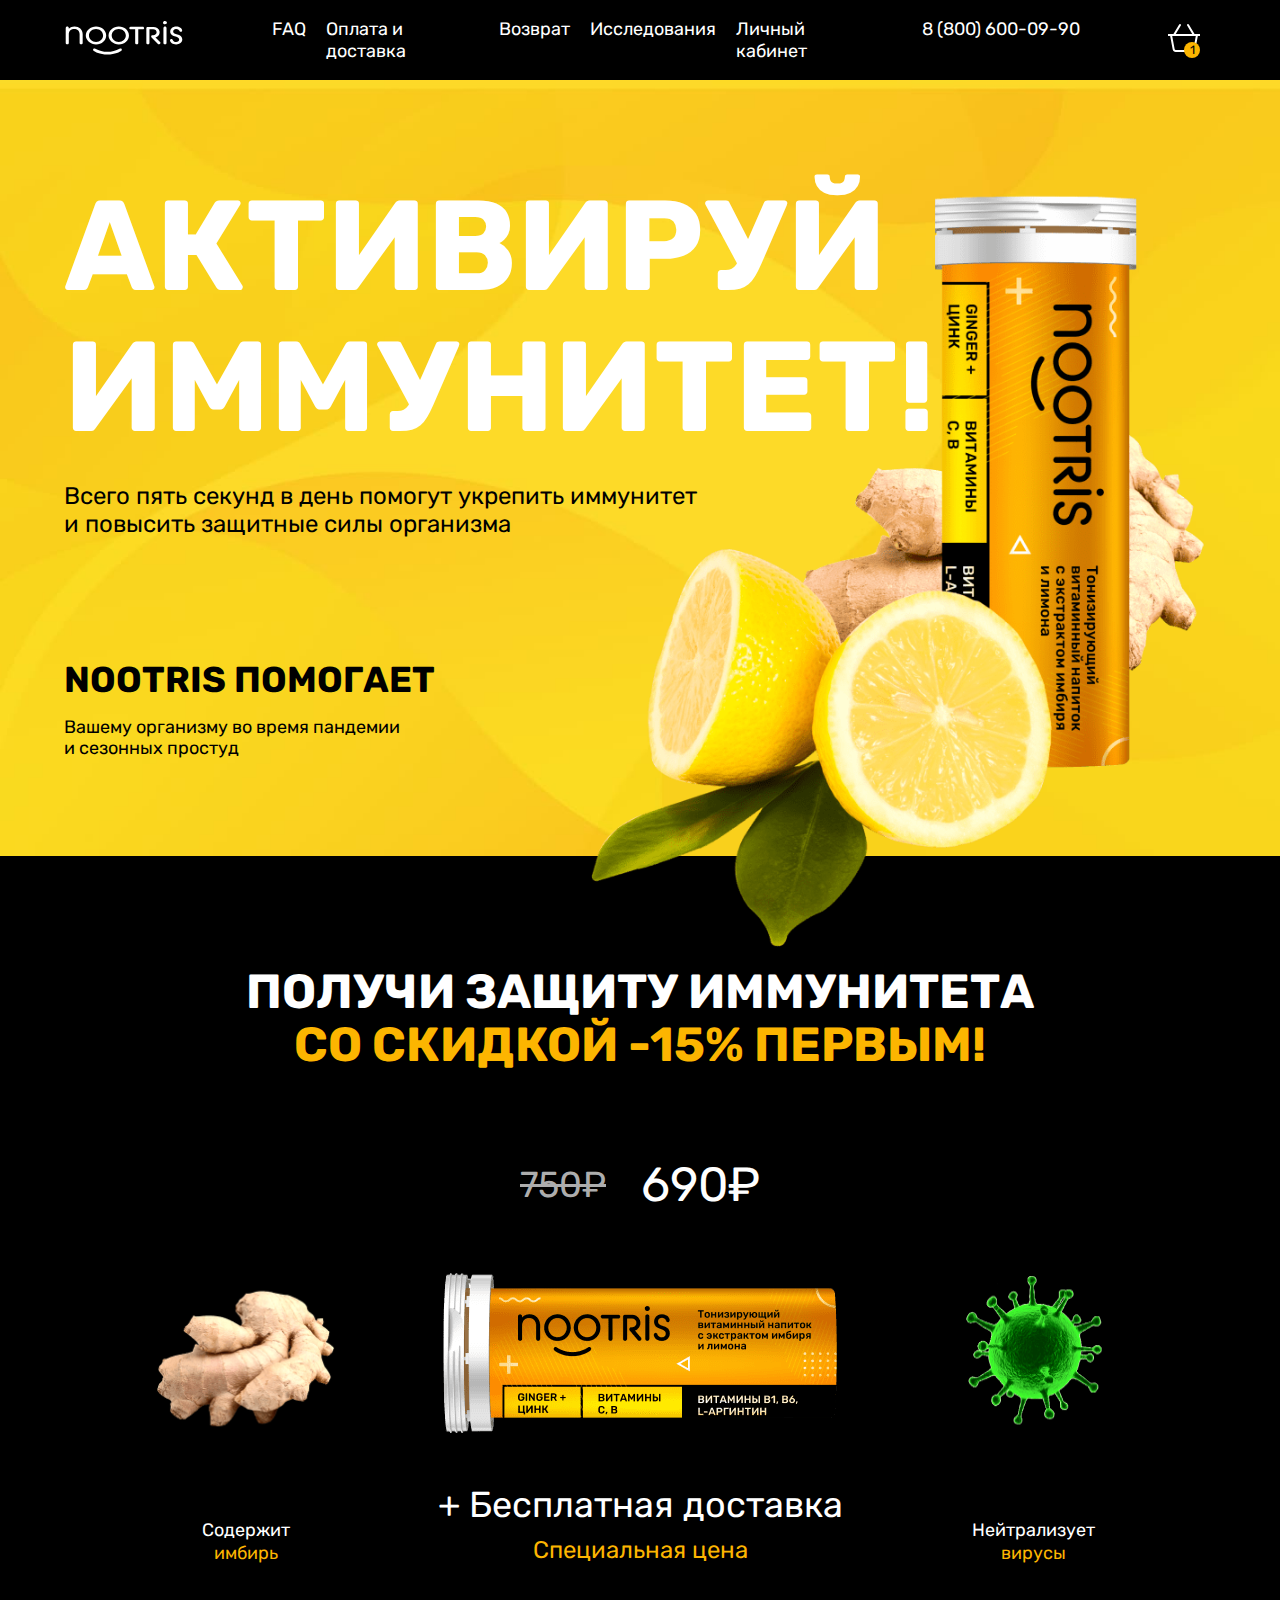
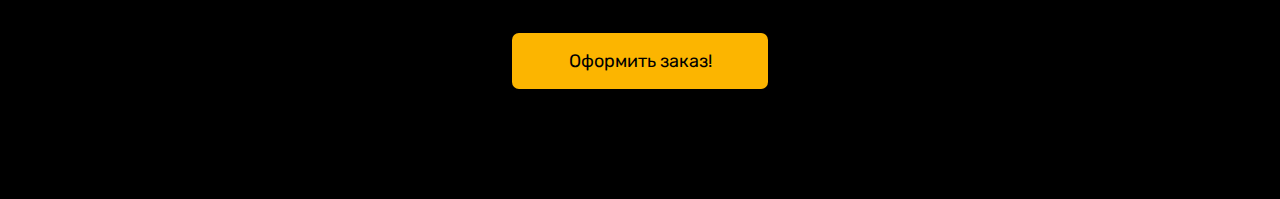
==== index.html @ 07f0861d "remove body max-width, add title vw size and product-img max-width" ====
<!DOCTYPE html>
<html dir="ltr" lang="ru">

<head>
    <meta charset="utf-8">
    <title>NOOTRIS - активируйте иммунитет</title>
    <meta name="description"
        content="NOOTRIS-АКТИВИРУЙ ИММУНИТЕТ! Всего пять секунд в день помогут укрепить иммунитет и повысить защитные силы организма!">
    <meta content="width=device-width, initial-scale=1.0" name="viewport">
    <meta name="keywords" content="NOOTRIS, напиток, тонизирующий, витаминный, иммунитет" />
    <link rel="preconnect" href="https://fonts.googleapis.com">
    <link rel="preconnect" href="https://fonts.gstatic.com" crossorigin>
    <link href="https://fonts.googleapis.com/css2?family=Rubik:wght@400;700&display=swap" rel="stylesheet">
    <link rel="stylesheet" href="src/styles/styles.css">
</head>

<body>
    <header class="page-header">
        <a class="logo" href="#no_scroll">
            <img class="logo-img" src="src/images/icons/logo.svg" alt="Логотип NOOTRIS">
        </a>
        <div class="navigation-container">
            <nav class="navigation">
                <ul class="nav-list">
                    <li><a class="nav-link" href="#FAQ">FAQ</a></li>
                    <li><a class="nav-link" href="#paymentandshipping">Оплата и доставка</a></li>
                    <li><a class="nav-link" href="#return">Возврат</a></li>
                    <li><a class="nav-link" href="#research">Исследования</a></li>
                    <li><a class="nav-link" href="#youraccount">Личный кабинет</a></li>
                </ul>
            </nav>
            <a class="telephone" href="tel: 8 (800) 600-09-90">8 (800) 600-09-90</a>
        </div>
        <!-- burger -->
        <a class="cart" href="#basket">
            <svg width="32" height="32" viewBox="0 0 32 32" fill="none" xmlns="http://www.w3.org/2000/svg">
                <g clip-path="url(#clip0_378_8)">
                    <path
                        d="M32 12H26.5662L20.8575 2.48535C20.5743 2.01272 19.96 1.8584 19.4854 2.14259C19.0118 2.42678 18.8585 3.041 19.1427 3.51464L24.2338 12H7.76622L12.8574 3.51458C13.1416 3.04093 12.9883 2.42671 12.5147 2.14252C12.0391 1.85834 11.4268 2.01265 11.1426 2.48528L5.43389 11.9999H0V13.9999H2.17042L4.71093 27.5517C4.97653 28.9707 6.21676 30 7.66018 30H24.3399C25.7832 30 27.0235 28.9707 27.2881 27.5527L29.8295 13.9999H32.0001C32 13.9999 32 12 32 12ZM25.3222 27.1846C25.2344 27.6572 24.8213 28 24.3398 28H7.66018C7.17873 28 6.76568 27.6573 6.67681 27.1836L4.20463 13.9999H27.7954L25.3222 27.1846Z"
                        fill="white" />
                </g>
                <defs>
                    <clipPath id="clip0_378_8">
                        <rect width="32" height="32" fill="white" />
                    </clipPath>
                </defs>
            </svg>
            <span class="cart-count">
                1
            </span>
        </a>
        <!-- mobile menu -->
    </header>
    <main>
        <section class="main-section">
            <div class="container">
                <h1 class="title">АКТИВИРУЙ ИММУНИТЕТ!</h1>
                <p class="title-text">Всего пять секунд в день помогут укрепить иммунитет <br>
                    и повысить защитные силы организма</p>
                <h2 class="subtitle">NOOTRIS ПОМОГАЕТ</h2>
                <p class="subtitle-text">Вашему организму во время пандемии <br>
                    и сезонных простуд</p>
            </div>
            <img src="src/images/product.png" class="product-img" alt="Фото продукта">
        </section>
        <section class="promo-section">
            <h2 class="promo-title">Получи защиту иммунитета<span>со скидкой -15% первым!</span></h2>
            <div class="sale-price">
                <span>750&#8381;</span>
                <span>690&#8381;</span>
            </div>
            <div class="benefits">
                <div class="benefit-item">
                    <img src="src/images/ginger.png" class="benefit-img" alt="фото имбиря">
                    <div class="benefit-text">
                        <span>Содержит</span>
                        <span>имбирь</span>
                    </div>
                </div>
                <div class="benefit-item selected">
                    <img src="src/images/nootris.png" class="benefit-img" alt="фото NOOTRIS">
                    <div class="benefit-text">
                        <span>+ Бесплатная доставка</span>
                        <span>Специальная цена</span>
                    </div>
                </div>
                <div class="benefit-item">
                    <img src="src/images/vorus.png" class="benefit-img" alt="фото воруса">
                    <div class="benefit-text">
                        <span>Нейтрализует</span>
                        <span>вирусы</span>
                    </div>
                </div>
            </div>
            <button class="checkout-btn">
                Оформить заказ!
            </button>
        </section>
    </main>
</body>

</html>
---- src/styles/styles.css ----
:root {
    --orange: #FCB500;
}


* {
    padding: 0;
    margin: 0;
    box-sizing: border-box;
}

body {
    font-family: 'Rubik', sans-serif;
    color: #FFFFFF;
    font-weight: 400;
    width: 100%;
}

ul {
    list-style: none;
}

a {
    text-decoration: none;
    display: inline-block;
}

input,
textarea,
button {
    -webkit-appearance: none;
    -webkit-border-radius: 0;
}

button {
    background: transparent;
    border: none;
    position: relative;
    font-family: 'Rubik', sans-serif;
}

/* page header */

.page-header {
    background-color: black;
    display: flex;
    justify-content: space-between;
    align-items: center;
    padding: 0 80px 0 64px;
    height: 80px;
    position: relative;
    z-index: 2;
}

.navigation-container {
    width: 100%;
    display: flex;
    justify-content: center;
}

.navigation {
    width: 63%;
    display: flex;
}

.nav-list {
    width: 100%;
    display: flex;
    justify-content: space-between;
}

.logo-img {
    width: 120px;
    height: 34px;
}

.nav-link,
.telephone {
    font-size: 18px;
    transition: color 0.3s;
    padding: 0 10px;
    color: #FFFFFF;
}

.nav-link:hover,
.telephone:hover {
    color: var(--orange);
}

.telephone {
    margin-left: 3%;
}

.cart {
    position: relative;
}

.cart svg path {
    transition: fill 0.3s;
}

.cart:hover svg path {
    fill: var(--orange);
}

.cart-count {
    height: 16px;
    width: 16px;
    border-radius: 100%;
    color: black;
    background-color: var(--orange);
    position: absolute;
    bottom: 0;
    right: 0;
    text-align: center;
    font-size: 12px;
    line-height: 16px;
}

/* main section */

.main-section {
    background: url(../images/bg.jpg) no-repeat;
    background-size: cover;
    padding: 96px 64px;
    position: relative;
}

.container {
    position: relative;
    z-index: 2;
}

.title {
    font-weight: 700;
    font-size: 10vw;
    line-height: 1.1;
    margin-bottom: 24px;
}

.title-text {
    font-size: 24px;
    line-height: 28px;
    color: black;
    margin-bottom: 120px;
}

.subtitle {
    font-weight: 700;
    font-size: 36px;
    color: black;
    margin-bottom: 16px;
}

.subtitle-text {
    font-size: 18px;
    line-height: 1.2;
    color:black;
}

.product-img {
    position: absolute;
    width: 57.3%;
    max-width: 950px;
    bottom: -12.5%;
    right: 0;
}

/* promo section */

.promo-section {
    padding: 110px 64px;
    background-color: black;
    display: flex;
    flex-direction: column;
    align-items: center;
}

.promo-title {
    font-weight: 700;
    font-size: 48px;
    line-height: 1.1;
    text-transform: uppercase;
    text-align: center;
    margin-bottom: 85px;
}

.promo-title span {
    display: block;
    color: var(--orange);
}

.sale-price {
    display: flex;
    align-items: center;
    margin-bottom: 60px;
}

.sale-price span {
    font-size: 48px;
    display: inline-block;
}

.sale-price span:first-child {
    font-size: 36px;
    margin-right: 35px;
    color: #ADADAD;
    text-decoration: line-through;
}

.benefits {
    display: flex;
    width: 85%;
    align-items: center;
    margin-bottom: 65px;
    justify-content: space-between;
}

.benefit-item {
    display: flex;
    flex-direction: column;
    align-items: center;
}

.benefit-img {
    width: 192px;
    height: 165px;
    margin-bottom: 78px;
    transition: transform 0.3s;
}

.benefit-img:hover {
    transform: scale(1.1);
}

.benefit-item.selected .benefit-img {
    width: 480px;
    height: 160px;
    margin-bottom: 45px;
} 

.benefit-text {
    font-size: 18px;
    line-height: 1.3;
    text-align: center;
}

.benefit-text span:last-child {
    display: block;
    color: var(--orange);
}

.benefit-item.selected .benefit-text {
    font-size: 36px;
    line-height: 1.5;

}

.benefit-item.selected .benefit-text span:last-child {
    font-size: 24px;
}

.checkout-btn {
    width: 256px;
    height: 56px;
    background-color: var(--orange);
    text-align: center;
    border-radius: 7px;
    font-size: 18px;
    cursor: pointer;
    transition-property: background-color, transform;
    transition-duration: 0.3s;
}

.checkout-btn:hover {
    background-color: #c28c01;
    transform: scale(1.05);
}
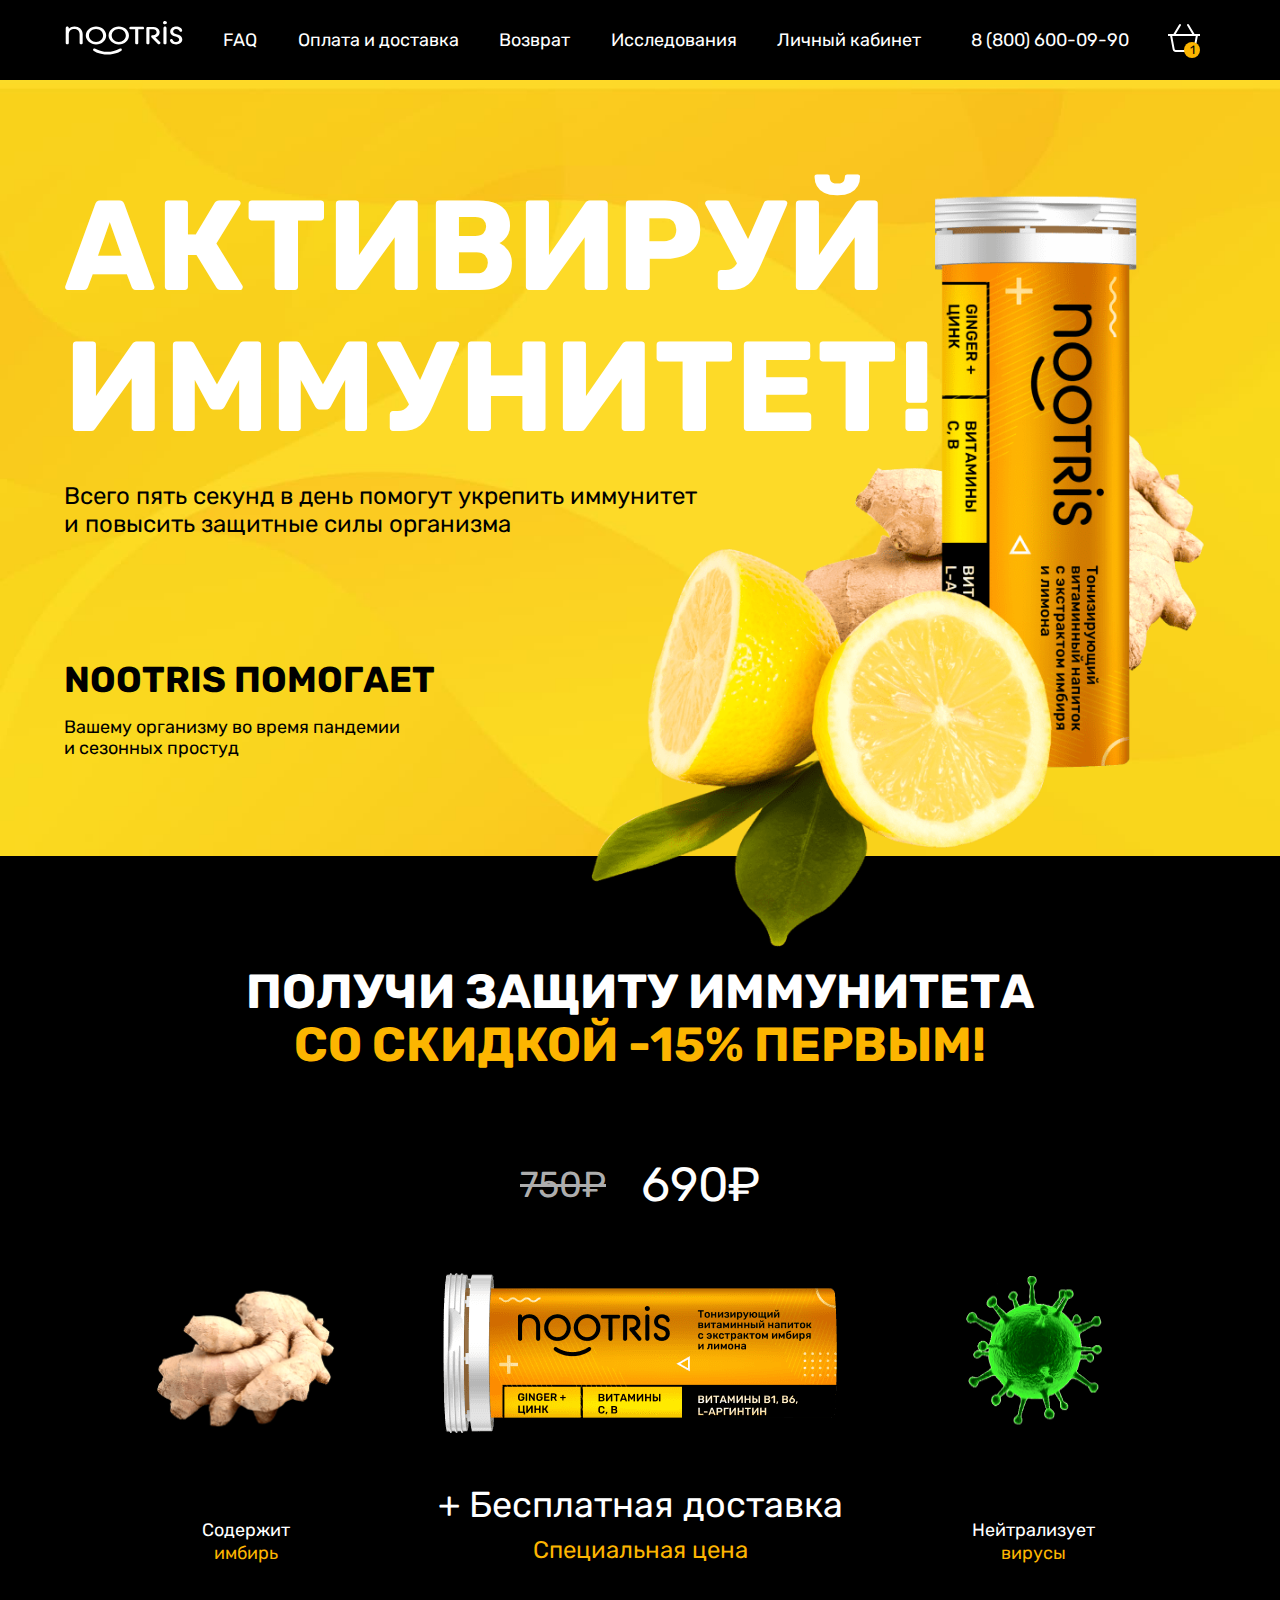
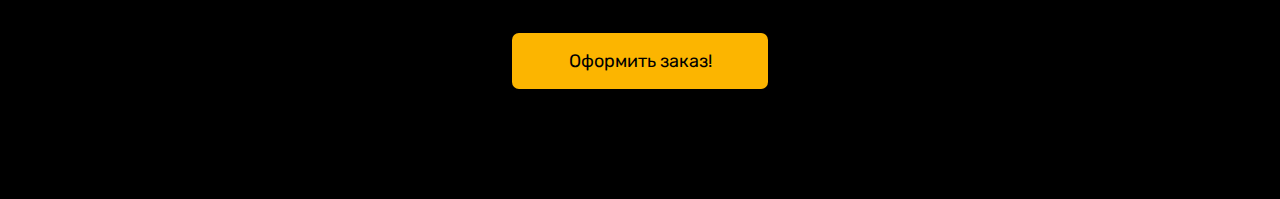
==== commit 77daecc2: "add adaptive" ====
--- a/index.html
+++ b/index.html
@@ -19,6 +19,11 @@
         <a class="logo" href="#no_scroll">
             <img class="logo-img" src="src/images/icons/logo.svg" alt="Логотип NOOTRIS">
         </a>
+        <button class="burger-menu">
+            <div class="menu-btn">
+                <span></span>
+            </div>
+        </button>
         <div class="navigation-container">
             <nav class="navigation">
                 <ul class="nav-list">
@@ -30,8 +35,41 @@
                 </ul>
             </nav>
             <a class="telephone" href="tel: 8 (800) 600-09-90">8 (800) 600-09-90</a>
+            <a class="telephone-mobile" href="tel: 8 (800) 600-09-90">
+                <svg version="1.1" id="Capa_1"
+                    xmlns="http://www.w3.org/2000/svg" xmlns:xlink="http://www.w3.org/1999/xlink" x="0px" y="0px"
+                    width="32" height="32" 
+                    viewBox="0 0 473.806 473.806" style="enable-background:new 0 0 473.806 473.806;"
+                    xml:space="preserve">
+                    <g>
+                        <g>
+                            <path d="M374.456,293.506c-9.7-10.1-21.4-15.5-33.8-15.5c-12.3,0-24.1,5.3-34.2,15.4l-31.6,31.5c-2.6-1.4-5.2-2.7-7.7-4
+                       c-3.6-1.8-7-3.5-9.9-5.3c-29.6-18.8-56.5-43.3-82.3-75c-12.5-15.8-20.9-29.1-27-42.6c8.2-7.5,15.8-15.3,23.2-22.8
+                       c2.8-2.8,5.6-5.7,8.4-8.5c21-21,21-48.2,0-69.2l-27.3-27.3c-3.1-3.1-6.3-6.3-9.3-9.5c-6-6.2-12.3-12.6-18.8-18.6
+                       c-9.7-9.6-21.3-14.7-33.5-14.7s-24,5.1-34,14.7c-0.1,0.1-0.1,0.1-0.2,0.2l-34,34.3c-12.8,12.8-20.1,28.4-21.7,46.5
+                       c-2.4,29.2,6.2,56.4,12.8,74.2c16.2,43.7,40.4,84.2,76.5,127.6c43.8,52.3,96.5,93.6,156.7,122.7c23,10.9,53.7,23.8,88,26
+                       c2.1,0.1,4.3,0.2,6.3,0.2c23.1,0,42.5-8.3,57.7-24.8c0.1-0.2,0.3-0.3,0.4-0.5c5.2-6.3,11.2-12,17.5-18.1c4.3-4.1,8.7-8.4,13-12.9
+                       c9.9-10.3,15.1-22.3,15.1-34.6c0-12.4-5.3-24.3-15.4-34.3L374.456,293.506z M410.256,398.806
+                       C410.156,398.806,410.156,398.906,410.256,398.806c-3.9,4.2-7.9,8-12.2,12.2c-6.5,6.2-13.1,12.7-19.3,20
+                       c-10.1,10.8-22,15.9-37.6,15.9c-1.5,0-3.1,0-4.6-0.1c-29.7-1.9-57.3-13.5-78-23.4c-56.6-27.4-106.3-66.3-147.6-115.6
+                       c-34.1-41.1-56.9-79.1-72-119.9c-9.3-24.9-12.7-44.3-11.2-62.6c1-11.7,5.5-21.4,13.8-29.7l34.1-34.1c4.9-4.6,10.1-7.1,15.2-7.1
+                       c6.3,0,11.4,3.8,14.6,7c0.1,0.1,0.2,0.2,0.3,0.3c6.1,5.7,11.9,11.6,18,17.9c3.1,3.2,6.3,6.4,9.5,9.7l27.3,27.3
+                       c10.6,10.6,10.6,20.4,0,31c-2.9,2.9-5.7,5.8-8.6,8.6c-8.4,8.6-16.4,16.6-25.1,24.4c-0.2,0.2-0.4,0.3-0.5,0.5
+                       c-8.6,8.6-7,17-5.2,22.7c0.1,0.3,0.2,0.6,0.3,0.9c7.1,17.2,17.1,33.4,32.3,52.7l0.1,0.1c27.6,34,56.7,60.5,88.8,80.8
+                       c4.1,2.6,8.3,4.7,12.3,6.7c3.6,1.8,7,3.5,9.9,5.3c0.4,0.2,0.8,0.5,1.2,0.7c3.4,1.7,6.6,2.5,9.9,2.5c8.3,0,13.5-5.2,15.2-6.9
+                       l34.2-34.2c3.4-3.4,8.8-7.5,15.1-7.5c6.2,0,11.3,3.9,14.4,7.3c0.1,0.1,0.1,0.1,0.2,0.2l55.1,55.1
+                       C420.456,377.706,420.456,388.206,410.256,398.806z" />
+                            <path d="M256.056,112.706c26.2,4.4,50,16.8,69,35.8s31.3,42.8,35.8,69c1.1,6.6,6.8,11.2,13.3,11.2c0.8,0,1.5-0.1,2.3-0.2
+                       c7.4-1.2,12.3-8.2,11.1-15.6c-5.4-31.7-20.4-60.6-43.3-83.5s-51.8-37.9-83.5-43.3c-7.4-1.2-14.3,3.7-15.6,11
+                       S248.656,111.506,256.056,112.706z" />
+                            <path d="M473.256,209.006c-8.9-52.2-33.5-99.7-71.3-137.5s-85.3-62.4-137.5-71.3c-7.3-1.3-14.2,3.7-15.5,11
+                       c-1.2,7.4,3.7,14.3,11.1,15.6c46.6,7.9,89.1,30,122.9,63.7c33.8,33.8,55.8,76.3,63.7,122.9c1.1,6.6,6.8,11.2,13.3,11.2
+                       c0.8,0,1.5-0.1,2.3-0.2C469.556,223.306,474.556,216.306,473.256,209.006z" />
+                        </g>
+                    </g>
+                </svg>
+            </a>
         </div>
-        <!-- burger -->
         <a class="cart" href="#basket">
             <svg width="32" height="32" viewBox="0 0 32 32" fill="none" xmlns="http://www.w3.org/2000/svg">
                 <g clip-path="url(#clip0_378_8)">
@@ -97,6 +135,7 @@
             </button>
         </section>
     </main>
+    <script src="src/js/script.js"></script>
 </body>
 
 </html>--- a/src/styles/styles.css
+++ b/src/styles/styles.css
@@ -1,5 +1,10 @@
 :root {
     --orange: #FCB500;
+}
+
+@keyframes menuMove {
+    from {top: -310px; opacity: 0.5;}
+    to {top: 0; opacity: 1;}
 }
 
 
@@ -52,12 +57,71 @@
     z-index: 2;
 }
 
+.burger-menu {
+    display: none;
+    width: 26px;
+    height: 26px;
+}
+
+#menu-toggle {
+    opacity: 0;
+}
+
+.burger-menu.opened span {
+    transform: rotate(45deg);
+}
+
+.burger-menu.opened span::before {
+    top: 0;
+    transform: rotate(0);
+}
+
+.burger-menu.opened span::after {
+    top: 0;
+    transform: rotate(90deg);
+}
+
+.menu-btn {
+    display: flex;
+    align-items: center;
+    width: 26px;
+    height: 26px;
+    cursor: pointer;
+    z-index: 1;
+}
+
+.menu-btn>span,
+.menu-btn>span::before,
+.menu-btn>span::after {
+    display: block;
+    position: absolute;
+    width: 100%;
+    height: 2px;
+    background-color: white;
+    transition-duration: .25s;
+}
+
+.menu-btn>span::before {
+    content: '';
+    top: -8px;
+}
+
+.menu-btn>span::after {
+    content: '';
+    top: 8px;
+}
+
 .navigation-container {
     width: 100%;
     display: flex;
     justify-content: center;
 }
 
+.navigation-container.visible {
+    display: flex;
+    animation: menuMove 0.4s forwards ease;
+}
+
 .navigation {
     width: 63%;
     display: flex;
@@ -67,6 +131,11 @@
     width: 100%;
     display: flex;
     justify-content: space-between;
+}
+
+.nav-list li {
+    align-items: center;
+    display: flex;
 }
 
 .logo-img {
@@ -89,6 +158,14 @@
 
 .telephone {
     margin-left: 3%;
+}
+
+.telephone-mobile {
+    display: none;
+}
+
+.telephone-mobile svg path {
+    fill: white;
 }
 
 .cart {
@@ -119,6 +196,10 @@
 
 /* main section */
 
+main {
+    overflow: hidden;
+}
+
 .main-section {
     background: url(../images/bg.jpg) no-repeat;
     background-size: cover;
@@ -155,7 +236,7 @@
 .subtitle-text {
     font-size: 18px;
     line-height: 1.2;
-    color:black;
+    color: black;
 }
 
 .product-img {
@@ -237,7 +318,7 @@
     width: 480px;
     height: 160px;
     margin-bottom: 45px;
-} 
+}
 
 .benefit-text {
     font-size: 18px;
@@ -275,4 +356,223 @@
 .checkout-btn:hover {
     background-color: #c28c01;
     transform: scale(1.05);
+}
+
+@media (max-width: 1310px) {
+    .navigation {
+        width: 73%;
+    }
+}
+
+@media (max-width: 1170px) {
+    .navigation {
+        width: 85%;
+    }
+
+    .telephone-mobile {
+        display: inline-block;
+        position: relative;
+        left: 30px;
+    }
+
+    .telephone {
+        display: none;
+    }
+
+    .page-header {
+        padding: 0 30px;
+    }
+
+    .main-section {
+        padding: 60px 30px;
+    }
+
+    .promo-section {
+        padding: 90px 30px;
+    }
+}
+
+@media (max-width: 1024px) {
+    .page-header {
+        height: 70px;
+    }
+
+    .nav-link {
+        font-size: 15px;
+        padding: 0 5px;
+    }
+
+    .logo-img {
+        width: 90px;
+        height: auto;
+    }
+
+    .navigation {
+        width: 85%;
+    }
+
+    .telephone-mobile {
+        left: 20px;
+    }
+
+    .telephone-mobile svg,
+    .cart svg {
+        width: 26px;
+        height: 26px;
+    }
+
+    .cart-count {
+        height: 14px;
+        width: 14px;
+        font-size: 10px;
+        line-height: 14px;
+    }
+
+    .title {
+        font-size: 9vw;
+    }
+
+    .title-text {
+        font-size: 22px;
+        line-height: 1.2;
+        margin-bottom: 90px;
+        width: 450px;
+    }
+
+    .subtitle {
+        margin-bottom: 10px;
+        font-size: 28px;
+    }
+
+    .subtitle-text {
+        font-size: 16px;
+    }
+
+    .product-img {
+        right: -2%;
+    }
+
+    .promo-section {
+        padding: 90px 30px 60px;
+    }
+
+    .promo-title {
+        font-size: 38px;
+        margin-bottom: 50px;
+    }
+
+    .sale-price span {
+        font-size: 38px;
+    }
+
+    .sale-price span:first-child {
+        font-size: 32px;
+        margin-right: 28px;
+    }
+
+    .benefits {
+        width: 100%;
+    }
+
+    .benefit-item {
+        width: 23%;
+    }
+
+    .benefit-item.selected {
+        width: 50%;
+    }
+
+    .benefit-item.selected .benefit-img {
+        width: 100%;
+        height: auto;
+    }
+
+    .benefit-img {
+        margin-bottom: 30px;
+        width: 90%;
+        height: auto;
+    }
+
+    .benefit-text {
+        font-size: 16px;
+    }
+
+    .benefit-item.selected .benefit-text {
+        font-size: 28px;
+        line-height: 1.2;
+    }
+
+    .checkout-btn {
+        width: 225px;
+        height: 50px;
+    }
+
+}
+
+@media (max-width: 768px) {
+    .navigation-container {
+        position: absolute;
+        z-index: 4;
+        width: 100%;
+        background-color: black;
+        flex-direction: column;
+        top: 0;
+        left: 0;
+        padding: 15px 30px;
+        display: none;
+    }
+
+    .navigation {
+        width: 90%;
+    }
+
+    .page-header {
+        z-index: 5;
+    }
+
+    .nav-list {
+        flex-direction: column;
+    }
+
+    .nav-list li {
+        display: block;
+    }
+
+    .nav-link,
+    .telephone {
+        display: block;
+        padding: 15px 0;
+    }
+
+    .telephone-mobile {
+        display: none;
+    }
+
+    .telephone {
+        margin: 0;
+        font-size: 15px;
+    }
+
+    .cart,
+    .burger-menu {
+        z-index: 5;
+    }
+
+    .cart {
+        right: 45px;
+    }
+
+    .burger-menu {
+        position: absolute;
+        display: inline-block;
+        right: 30px;
+        top: 19px;
+    }
+
+    .menu-btn {
+        position: absolute;
+        top: 0;
+        left: 0;
+    }
+
 }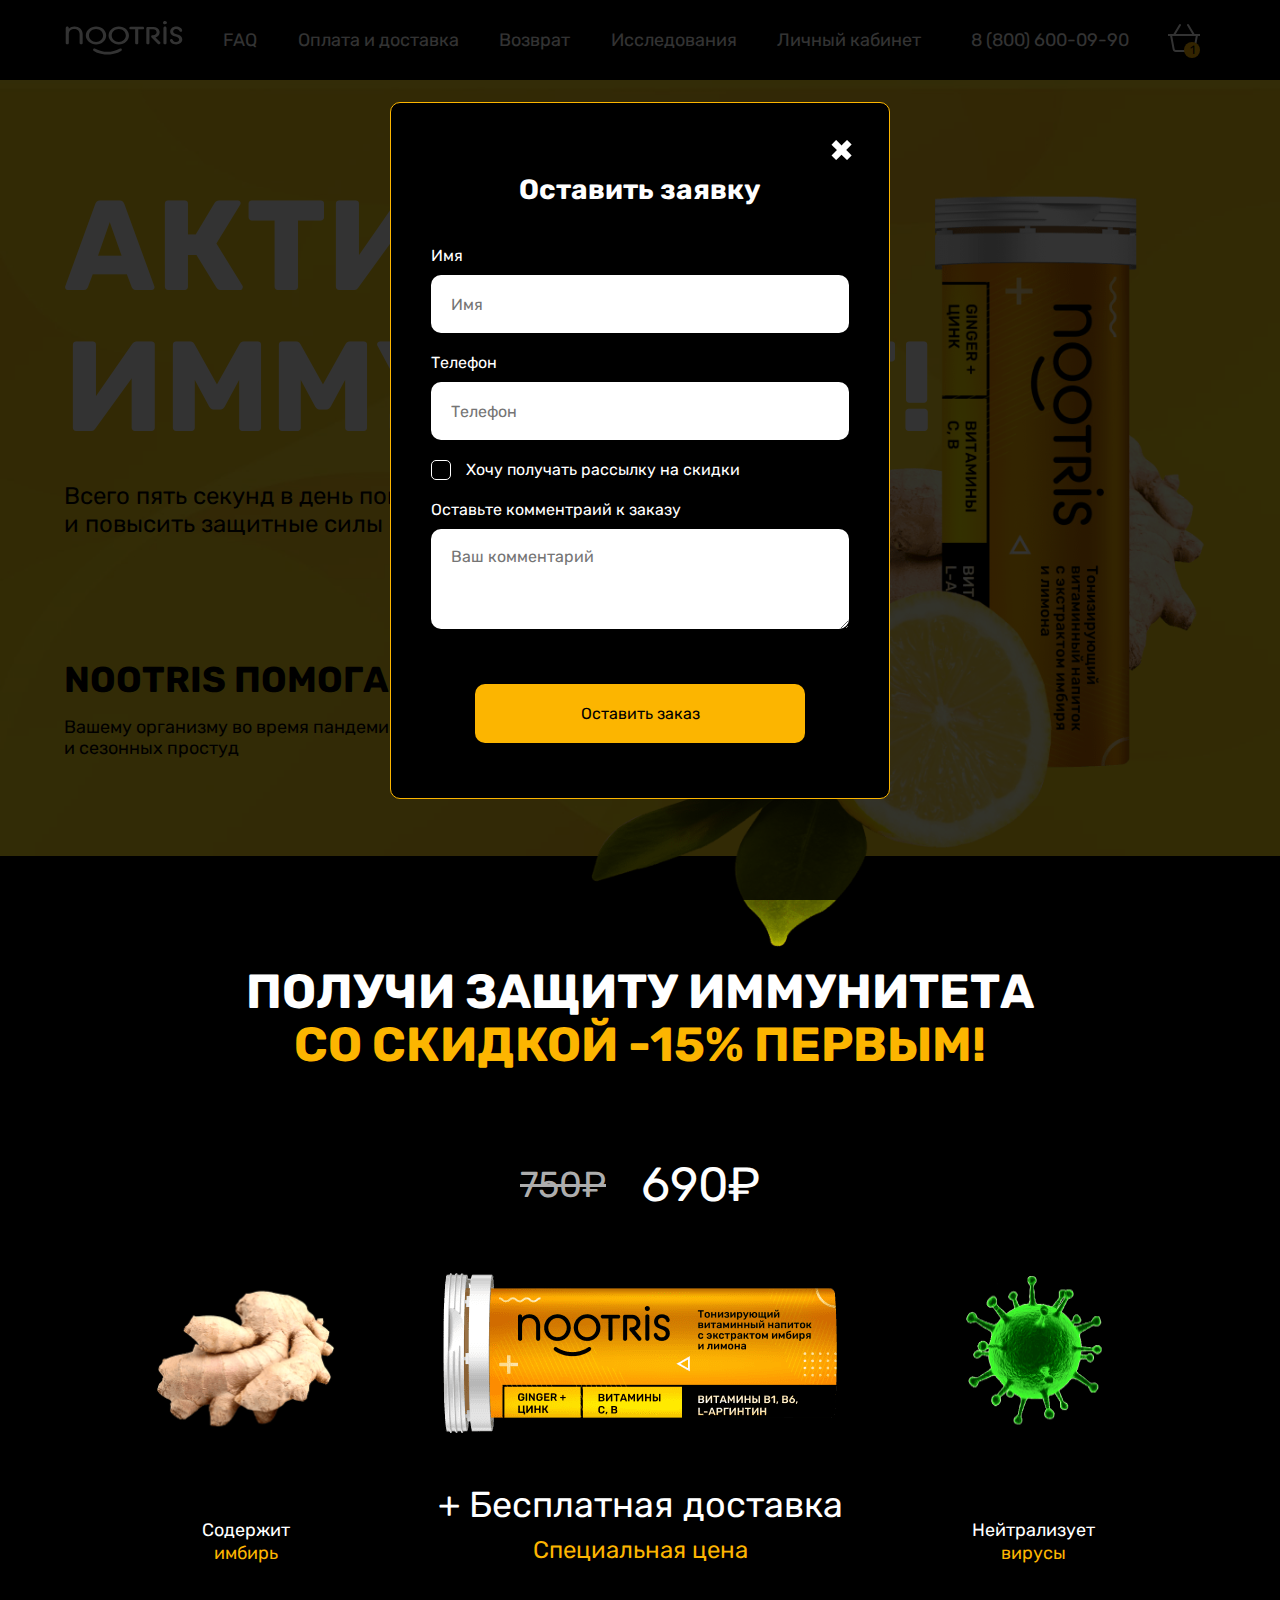
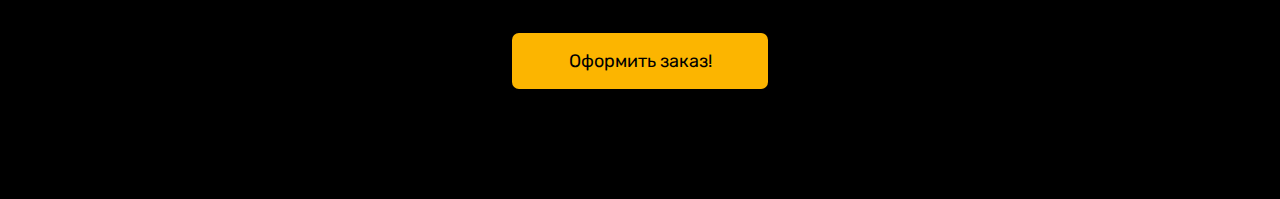
==== commit f8ff6dec: "add getting value from form" ====
--- a/index.html
+++ b/index.html
@@ -15,8 +15,41 @@
 </head>
 
 <body>
+
+    <!-- MODAL_TEST -->
+
+    <div class="modal active">
+        <div class="modal-body">
+            <h4 class="modal-title">Оставить заявку</h4>
+            <form action="#" method="post" name="order-form" class="order-form" autocomplete="on">
+                <div class="form-input-container">
+                    <label for="name" class="input-label">Имя</label>
+                    <input type="text" placeholder="Имя" name="name" id="name" class="form-input">
+                </div>
+                <div class="form-input-container">
+                    <label for="tel" class="input-label">Телефон</label>
+                    <input type="number" placeholder="Телефон" name="tel" id="tel" class="form-input">
+                </div>
+                <div class="form-input-container form-input-container_checkbox">
+                    <input type="checkbox" name="sales" id="sales" class="form-input ">
+                    <label for="sales" class="input-label">Хочу получать рассылку на скидки</label>
+                </div>
+                <div class="form-input-container form-input-container_textarea">
+                    <label for="comment" class="input-label">Оставьте комментраий к заказу</label>
+                    <textarea name="comment" id="comment" class="form-input" placeholder="Ваш комментарий"></textarea>
+                </div>
+                <input type="submit" class="place-order-button" value="Оставить заказ">
+            </form>
+            <button class="modal-close-button">
+                &#10006;
+            </button>
+        </div>
+    </div>
+
+    <!-- END OF MODAL_TEST -->
+
     <header class="page-header">
-        <a class="logo" href="#no_scroll">
+        <a class="logo" href="/">
             <img class="logo-img" src="src/images/icons/logo.svg" alt="Логотип NOOTRIS">
         </a>
         <button class="burger-menu">
@@ -27,18 +60,17 @@
         <div class="navigation-container">
             <nav class="navigation">
                 <ul class="nav-list">
-                    <li><a class="nav-link" href="#FAQ">FAQ</a></li>
-                    <li><a class="nav-link" href="#paymentandshipping">Оплата и доставка</a></li>
-                    <li><a class="nav-link" href="#return">Возврат</a></li>
-                    <li><a class="nav-link" href="#research">Исследования</a></li>
-                    <li><a class="nav-link" href="#youraccount">Личный кабинет</a></li>
+                    <li><a class="nav-link" href="#">FAQ</a></li>
+                    <li><a class="nav-link" href="#">Оплата и доставка</a></li>
+                    <li><a class="nav-link" href="#">Возврат</a></li>
+                    <li><a class="nav-link" href="#">Исследования</a></li>
+                    <li><a class="nav-link" href="#">Личный кабинет</a></li>
                 </ul>
             </nav>
             <a class="telephone" href="tel: 8 (800) 600-09-90">8 (800) 600-09-90</a>
             <a class="telephone-mobile" href="tel: 8 (800) 600-09-90">
-                <svg version="1.1" id="Capa_1"
-                    xmlns="http://www.w3.org/2000/svg" xmlns:xlink="http://www.w3.org/1999/xlink" x="0px" y="0px"
-                    width="32" height="32" 
+                <svg version="1.1" id="Capa_1" xmlns="http://www.w3.org/2000/svg"
+                    xmlns:xlink="http://www.w3.org/1999/xlink" x="0px" y="0px" width="32" height="32"
                     viewBox="0 0 473.806 473.806" style="enable-background:new 0 0 473.806 473.806;"
                     xml:space="preserve">
                     <g>
--- a/src/styles/styles.css
+++ b/src/styles/styles.css
@@ -3,8 +3,15 @@
 }
 
 @keyframes menuMove {
-    from {top: -310px; opacity: 0.5;}
-    to {top: 0; opacity: 1;}
+    from {
+        top: -310px;
+        opacity: 0.5;
+    }
+
+    to {
+        top: 0;
+        opacity: 1;
+    }
 }
 
 
@@ -33,8 +40,18 @@
 input,
 textarea,
 button {
+    appearance: none;
     -webkit-appearance: none;
+    border-radius: 0;
     -webkit-border-radius: 0;
+    border: none;
+    font-family: 'Rubik', sans-serif;
+}
+
+input::placeholder,
+textarea::placeholder {
+    font-family: 'Rubik', sans-serif;
+    font-size: 16px;
 }
 
 button {
@@ -42,6 +59,134 @@
     border: none;
     position: relative;
     font-family: 'Rubik', sans-serif;
+}
+
+/* MODAL_TEST */
+
+.modal {
+    position: fixed;
+    width: 100%;
+    height: 100%;
+    left: 0;
+    top: 0;
+    background-color: transparent;
+    z-index: 100; 
+    transform: translateY(30%) scale(0);
+    transition: .2s ease-in-out;
+    display: flex;
+    justify-content: center;
+}
+
+.modal.active {
+    transform: translateY(0%) scale(100%);
+    background-color: rgba(0, 0, 0, 0.8);
+}
+
+.modal-body {
+    margin: auto;
+    width: 500px;
+    background-color: black;
+    border-radius: 10px;
+    border: 1px solid var(--orange);
+    text-align: center;
+    padding: 70px 40px 55px;
+    position: relative;
+}
+
+.modal-title  {
+    font-size: 28px;
+    font-weight: 700;
+    margin-bottom: 40px;
+}
+
+.form-input {
+    display: block;
+    width: 100%;
+    padding: 18px 20px;
+    border-radius: 10px;
+    font-size: 18px;
+}
+
+.input-label {
+    display: block;
+    margin-bottom: 10px;
+}
+
+.form-input-container {
+    width: 100%;
+    text-align: left;
+    margin-bottom: 20px;
+}
+
+.form-input:focus {
+    outline: 2px solid var(--orange);
+}
+
+.form-input-container_checkbox {
+    display: flex;
+}
+
+.form-input[type="checkbox"] {
+    border: 1px solid white;
+    width: 20px;
+    height: 20px;
+    padding: 0;
+    border-radius: 5px;
+    position: relative;
+    outline: none;
+    cursor: pointer;
+}
+
+.form-input-container_checkbox .input-label {
+    cursor: pointer;
+    padding-left: 15px;
+    margin-bottom: 0;
+}
+
+.form-input[type="checkbox"]::after {
+    display: none;
+    content: '';
+    width: 14px;
+    height: 14px;
+    background-color: var(--orange);
+    border-radius: 2px;
+    position: absolute;
+    top: 2px;
+    left: 2px;
+}
+
+.form-input[type="checkbox"]:checked::after {
+    display: inline-block;
+}
+
+.form-input-container_textarea .form-input {
+    height: 100px;
+}
+
+.place-order-button {
+    cursor: pointer;
+    display: block;
+    width: 330px;
+    margin: 55px auto 0 auto;
+    padding: 20px 0px;
+    font-size: 16px;
+    background-color: var(--orange);
+    border-radius: 10px;
+}
+
+.modal-close-button {
+    color: white;
+    text-align: center;
+    position: absolute;
+    cursor: pointer;
+    font-size: 30px;
+    top: 0;
+    right: 0;
+    padding: 30px 35px;
+}
+
+.modal-close-button:hover {
+    color: var(--orange);
 }
 
 /* page header */
@@ -334,7 +479,6 @@
 .benefit-item.selected .benefit-text {
     font-size: 36px;
     line-height: 1.5;
-
 }
 
 .benefit-item.selected .benefit-text span:last-child {
@@ -506,7 +650,6 @@
         width: 225px;
         height: 50px;
     }
-
 }
 
 @media (max-width: 768px) {
@@ -565,8 +708,9 @@
     .burger-menu {
         position: absolute;
         display: inline-block;
-        right: 30px;
-        top: 19px;
+        top: 20px;
+        right: 0px;
+        padding: 25px 28px;
     }
 
     .menu-btn {
@@ -575,4 +719,274 @@
         left: 0;
     }
 
+    .main-section {
+        padding: 50px 30px;
+    }
+
+    .title-text {
+        font-size: 16px;
+        margin-bottom: 60px;
+        width: 330px;
+    }
+
+    .subtitle-text {
+        font-size: 14px;
+    }
+
+    .product-img {
+        top: 5%;
+    }
+
+    .promo-title {
+        font-size: 28px;
+        margin-bottom: 40px;
+    }
+
+    .benefit-item.selected .benefit-text {
+        font-size: 24px;
+    }
+
+    .benefit-item.selected .benefit-text span:last-child {
+        font-size: 20px;
+    }
+
+    .checkout-btn {
+        width: 200px;
+        height: 50px;
+        font-size: 16px;
+    }
+}
+
+@media (max-width: 670px) {
+    .main-section {
+        padding: 45px 30px;
+    }
+
+    .title-text {
+        font-size: 12px;
+        margin-bottom: 40px;
+        width: 220px;
+    }
+
+    .subtitle {
+        font-size: 20px;
+    }
+
+    .subtitle-text {
+        font-size: 10px;
+        width: 100px;
+    }
+
+    .product-img {
+        top: 7%;
+    }
+
+    .promo-section {
+        padding-top: 80px;
+    }
+
+    .promo-title {
+        font-size: 24px;
+        margin-bottom: 30px;
+    }
+
+    .sale-price span {
+        font-size: 24px;
+    }
+
+    .sale-price span:first-child {
+        font-size: 20px;
+        margin-right: 20px;
+    }
+
+    .benefit-item.selected .benefit-text {
+        font-size: 24px;
+        line-height: 1.2;
+    }
+
+    .benefit-text {
+        font-size: 14px;
+    }
+
+    .benefit-item.selected .benefit-text {
+        font-size: 20px;
+    }
+
+    .benefit-item.selected .benefit-text span:last-child {
+        font-size: 18px;
+    }
+
+    .checkout-btn {
+        width: 180px;
+        height: 40px;
+        font-size: 14px;
+    }
+}
+
+@media (max-width: 540px) {
+    .product-img {
+        top: 18%;
+    }
+
+    .promo-title {
+        font-size: 20px;
+    }
+
+    .promo-section {
+        padding-top: 75px;
+    }
+
+    .sale-price span {
+        font-size: 20px;
+    }
+
+    .sale-price span:first-child {
+        font-size: 18px;
+        margin-right: 18px;
+    }
+
+    .benefit-item.selected .benefit-text {
+        font-size: 16px;
+    }
+
+    .benefit-item.selected .benefit-text span:last-child {
+        font-size: 14px;
+    }
+
+    .benefit-text {
+        font-size: 12px;
+    }
+
+    .benefit-img {
+        margin-bottom: 45px;
+    }
+}
+
+@media (max-width: 450px) {
+    .main-section {
+        height: 520px;
+        padding: 40px 30px;
+    }
+
+    .title {
+        font-size: 12vw;
+    }
+
+    .title-text {
+        font-size: 12px;
+        margin-bottom: 20px;
+        width: 150px;
+    }
+
+    .subtitle {
+        font-size: 14px;
+    }
+
+    .subtitle-text {
+        font-size: 10px;
+        width: 100px;
+    }
+
+    .product-img {
+        top: 18%;
+        width: 94%;
+    }
+
+    .promo-title {
+        font-size: 20px;
+        margin-top: 10px;
+        margin-bottom: 30px;
+    }
+
+    .sale-price {
+        margin-bottom: 30px;
+    }
+
+    .benefits {
+        flex-direction: column;
+        margin-bottom: 30px;
+    }
+
+    .benefit-img {
+        margin-bottom: 25px;
+    }
+
+    .benefit-item {
+        width: 50%;
+        margin-bottom: 35px;
+    }
+
+    .benefit-text {
+        font-size: 18px;
+    }
+
+    .benefit-item.selected {
+        width: 80%;
+    }
+
+    .benefit-item.selected .benefit-img {
+        margin-bottom: 30px;
+    }
+
+    .benefit-item.selected .benefit-text {
+        font-size: 20px;
+    }
+
+    .benefit-item.selected .benefit-text span:last-child {
+        font-size: 18px;
+    }
+}
+
+@media (max-width: 360px) {
+    .page-header {
+        padding: 0 20px;
+    }
+
+    .burger-menu {
+        right: 0;
+        padding: 25px 23px;
+    }
+
+    .cart {
+        right: 40px;
+    }
+
+    .main-section {
+        padding: 30px 20px;
+        height: 450px;
+    }
+
+    .product-img {
+        top: 23%;
+        right: -3%;
+    }
+
+    .promo-section {
+        padding: 70px 20px 60px;
+    }
+
+    .promo-title {
+        font-size: 18px;
+    }
+
+    .sale-price span {
+        font-size: 18px;
+    }
+
+    .sale-price span:first-child {
+        font-size: 16px;
+    }
+
+    .benefit-text {
+        font-size: 16px;
+        line-height: 1.1;
+    }
+
+    .benefit-item.selected .benefit-text {
+        font-size: 18px;
+    }
+
+    .benefit-item.selected .benefit-text span:last-child {
+        font-size: 16px;
+    }
 }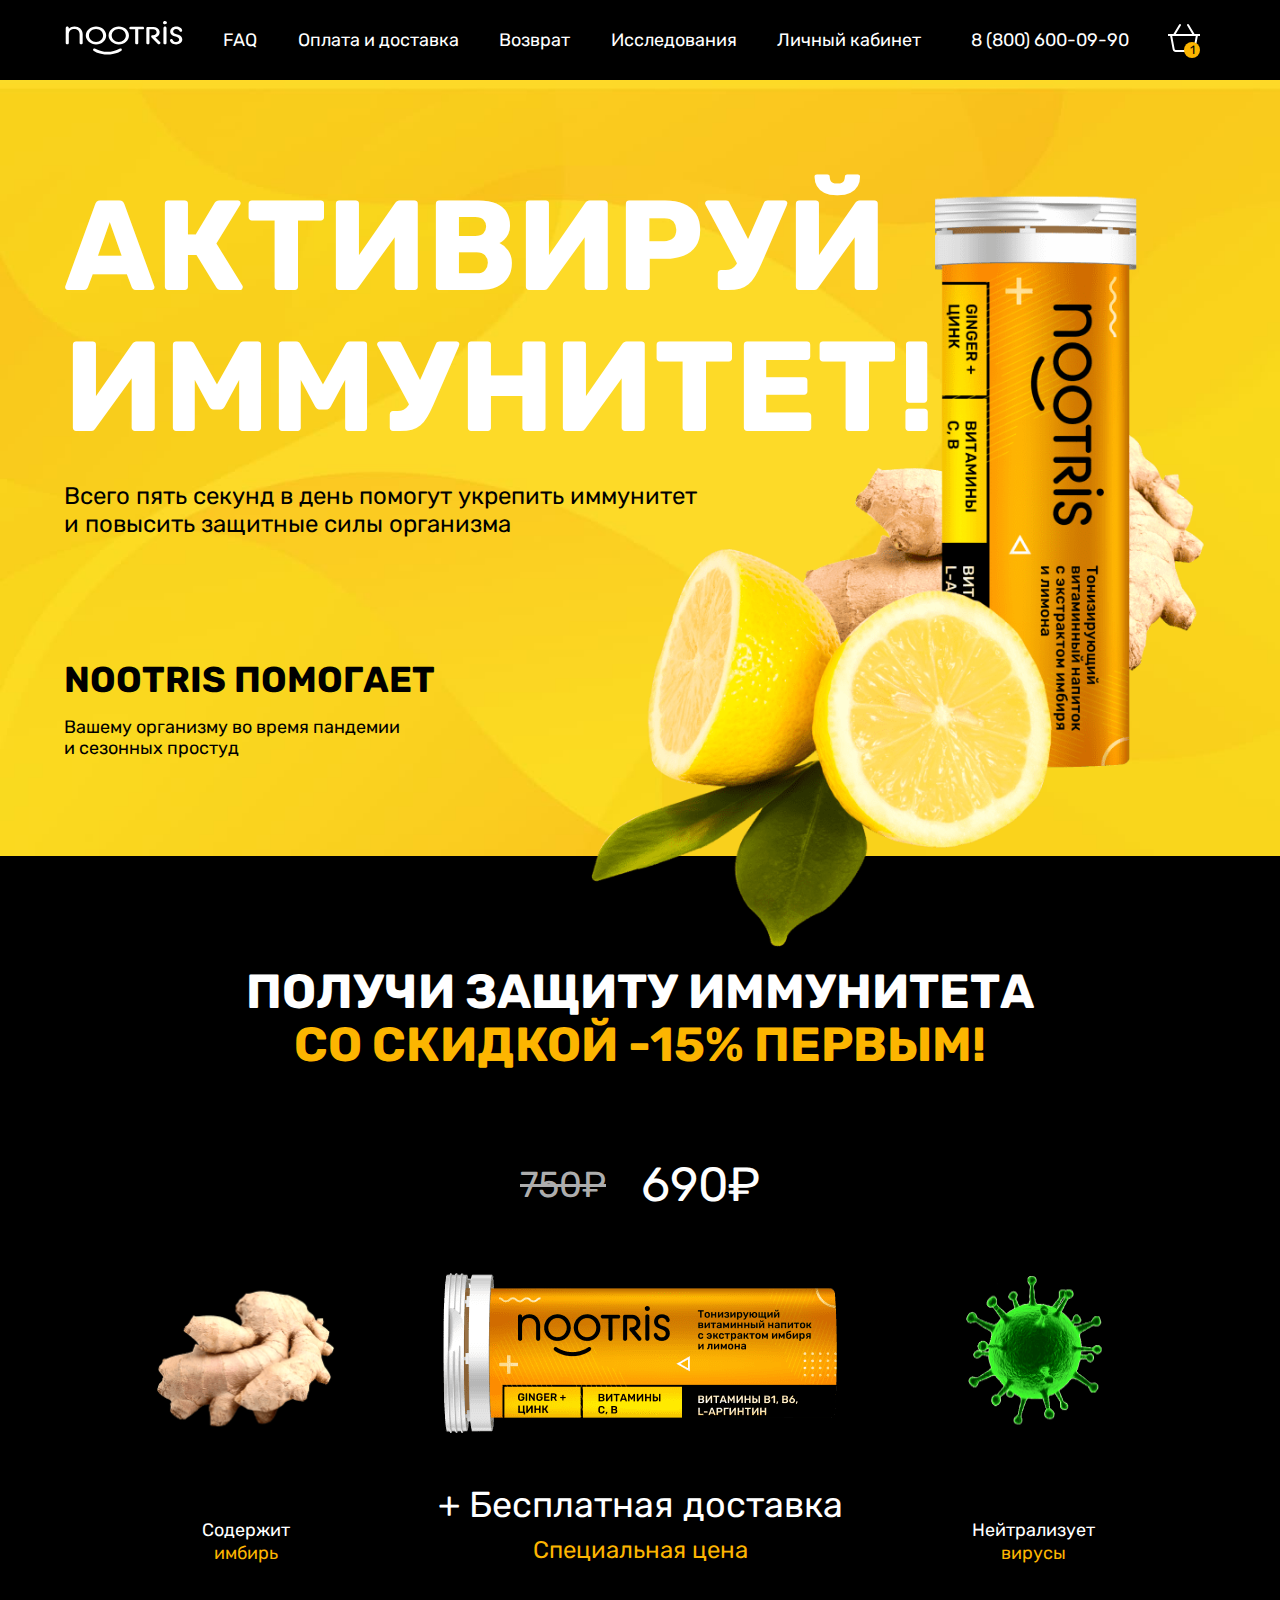
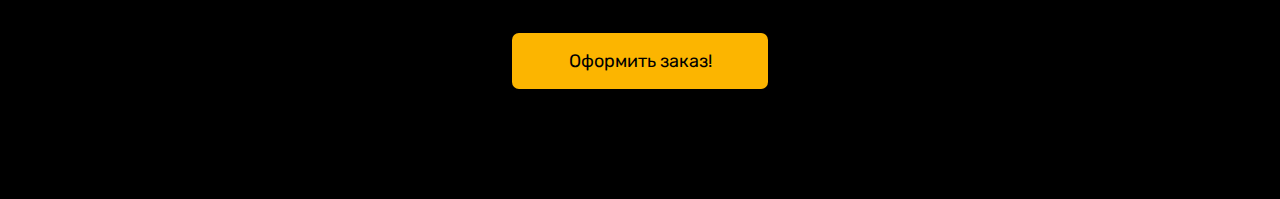
==== commit d9e08cf5: "added form adaptive" ====
--- a/index.html
+++ b/index.html
@@ -16,9 +16,9 @@
 
 <body>
 
-    <!-- MODAL_TEST -->
+    <!-- MODAL_FORM -->
 
-    <div class="modal active">
+    <div class="modal">
         <div class="modal-body">
             <h4 class="modal-title">Оставить заявку</h4>
             <form action="#" method="post" name="order-form" class="order-form" autocomplete="on">
@@ -35,7 +35,7 @@
                     <label for="sales" class="input-label">Хочу получать рассылку на скидки</label>
                 </div>
                 <div class="form-input-container form-input-container_textarea">
-                    <label for="comment" class="input-label">Оставьте комментраий к заказу</label>
+                    <label for="comment" class="input-label">Оставьте комментарий к заказу</label>
                     <textarea name="comment" id="comment" class="form-input" placeholder="Ваш комментарий"></textarea>
                 </div>
                 <input type="submit" class="place-order-button" value="Оставить заказ">
@@ -46,7 +46,7 @@
         </div>
     </div>
 
-    <!-- END OF MODAL_TEST -->
+    <!-- END OF MODAL_FORM -->
 
     <header class="page-header">
         <a class="logo" href="/">
@@ -119,7 +119,6 @@
                 1
             </span>
         </a>
-        <!-- mobile menu -->
     </header>
     <main>
         <section class="main-section">
@@ -166,6 +165,14 @@
                 Оформить заказ!
             </button>
         </section>
+
+        <!-- POP_UP -->
+
+        <div class="pop-up">
+            <p class="pop-up-content">Спасибо за ваш заказ!</p>
+            <button class="pop-up-close-button">&#10006;</button>
+        </div>
+
     </main>
     <script src="src/js/script.js"></script>
 </body>
--- a/src/styles/styles.css
+++ b/src/styles/styles.css
@@ -14,11 +14,20 @@
     }
 }
 
-
 * {
     padding: 0;
     margin: 0;
     box-sizing: border-box;
+}
+
+::-webkit-scrollbar {
+    width: 15px;
+    background-color: black;
+}
+
+::-webkit-scrollbar-thumb {
+    background-color: var(--orange);
+    border-radius: 5px;
 }
 
 body {
@@ -26,6 +35,10 @@
     color: #FFFFFF;
     font-weight: 400;
     width: 100%;
+}
+
+.no-scroll {
+    overflow: hidden;
 }
 
 ul {
@@ -48,6 +61,10 @@
     font-family: 'Rubik', sans-serif;
 }
 
+textarea {
+    resize: none;
+}
+
 input::placeholder,
 textarea::placeholder {
     font-family: 'Rubik', sans-serif;
@@ -61,7 +78,12 @@
     font-family: 'Rubik', sans-serif;
 }
 
-/* MODAL_TEST */
+input::-webkit-outer-spin-button,
+input::-webkit-inner-spin-button {
+    -webkit-appearance: none;
+    appearance: none;
+    margin: 0;
+}
 
 .modal {
     position: fixed;
@@ -70,15 +92,17 @@
     left: 0;
     top: 0;
     background-color: transparent;
-    z-index: 100; 
-    transform: translateY(30%) scale(0);
-    transition: .2s ease-in-out;
+    z-index: 100;
+    transform: translateY(-100%);
+    transition: .25s ease-in-out;
     display: flex;
     justify-content: center;
+    align-items: center;
+    scrollbar-width: none;
 }
 
 .modal.active {
-    transform: translateY(0%) scale(100%);
+    transform: translateY(0%);
     background-color: rgba(0, 0, 0, 0.8);
 }
 
@@ -91,12 +115,19 @@
     text-align: center;
     padding: 70px 40px 55px;
     position: relative;
-}
-
-.modal-title  {
+    height: 100%;
+    overflow-y: auto;
+    height: 90%;
+}
+
+.modal-title {
     font-size: 28px;
     font-weight: 700;
     margin-bottom: 40px;
+}
+
+.modal ::-webkit-scrollbar {
+    width: 0;
 }
 
 .form-input {
@@ -163,11 +194,19 @@
     height: 100px;
 }
 
+.input-error .form-input {
+    outline: 2px solid red;
+}
+
+.input-error .input-label {
+    color: red;
+}
+
 .place-order-button {
     cursor: pointer;
     display: block;
     width: 330px;
-    margin: 55px auto 0 auto;
+    margin: 59px auto 0 auto;
     padding: 20px 0px;
     font-size: 16px;
     background-color: var(--orange);
@@ -183,13 +222,49 @@
     top: 0;
     right: 0;
     padding: 30px 35px;
+    transition: color 0.3s;
 }
 
 .modal-close-button:hover {
     color: var(--orange);
 }
 
-/* page header */
+.pop-up {
+    position: fixed;
+    right: 25px;
+    bottom: 25px;
+    background-color: black;
+    z-index: 100;
+    border: 2px solid greenyellow;
+    border-radius: 10px;
+    padding: 20px;
+    transform: scale(0);
+    transition: all .4s ease-in-out;
+}
+
+.pop-up-visible {
+    transform: scale(1);
+}
+
+.pop-up-content {
+    margin-right: 15px;
+    font-size: 20px;
+}
+
+.pop-up-close-button {
+    position: absolute;
+    color: white;
+    right: 0;
+    top: 0;
+    cursor: pointer;
+    padding: 6px 9px;
+    transition: color 0.2s;
+    font-size: 18px;
+}
+
+.pop-up-close-button:hover {
+    color: var(--orange);
+}
 
 .page-header {
     background-color: black;
@@ -339,8 +414,6 @@
     line-height: 16px;
 }
 
-/* main section */
-
 main {
     overflow: hidden;
 }
@@ -755,6 +828,48 @@
         height: 50px;
         font-size: 16px;
     }
+
+    .modal-body {
+        font-size: 14px;
+        padding: 55px 40px 45px;
+        width: 60%;
+    }
+
+    .modal-title {
+        margin-bottom: 30px;
+    }
+
+    .modal-close-button {
+        padding: 25px 30px;
+    }
+
+    .form-input {
+        padding: 14px 14px;
+        font-size: 14px;
+    }
+
+    .place-order-button {
+        margin: 45px auto 0 auto;
+        width: 100%;
+    }
+
+    input::placeholder,
+    textarea::placeholder {
+        font-size: 14px;
+    }
+
+    .pop-up {
+        padding: 18px;
+    }
+
+    .pop-up-content {
+        margin-right: 12px;
+        font-size: 15px;
+    }
+
+    .pop-up-close-button {
+        font-size: 16px;
+    }
 }
 
 @media (max-width: 670px) {
@@ -821,6 +936,25 @@
         height: 40px;
         font-size: 14px;
     }
+
+    .modal-body {
+        padding: 35px 30px 40px;
+        width: 65%;
+    }
+
+    .modal-title {
+        margin-bottom: 20px;
+        font-size: 24px;
+    }
+
+    .modal-close-button {
+        padding: 15px 20px;
+        font-size: 24px;
+    }
+
+    .place-order-button {
+        margin: 40px auto 0 auto;
+    }
 }
 
 @media (max-width: 540px) {
@@ -859,6 +993,22 @@
 
     .benefit-img {
         margin-bottom: 45px;
+    }
+
+    .modal-body {
+        width: 75%;
+    }
+
+    .modal-title {
+        font-size: 22px;
+    }
+
+    .place-order-button {
+        font-size: 14px;
+    }
+
+    .form-input-container_textarea .form-input {
+        height: 80px;
     }
 }
 
@@ -935,6 +1085,10 @@
     .benefit-item.selected .benefit-text span:last-child {
         font-size: 18px;
     }
+
+    .modal-body {
+        width: 90%;
+    }
 }
 
 @media (max-width: 360px) {
@@ -989,4 +1143,13 @@
     .benefit-item.selected .benefit-text span:last-child {
         font-size: 16px;
     }
+
+    .form-input-container_checkbox .input-label {
+        width: 90%;
+    }
+
+    .pop-up {
+        left: 25px;
+        text-align: center;
+    }
 }